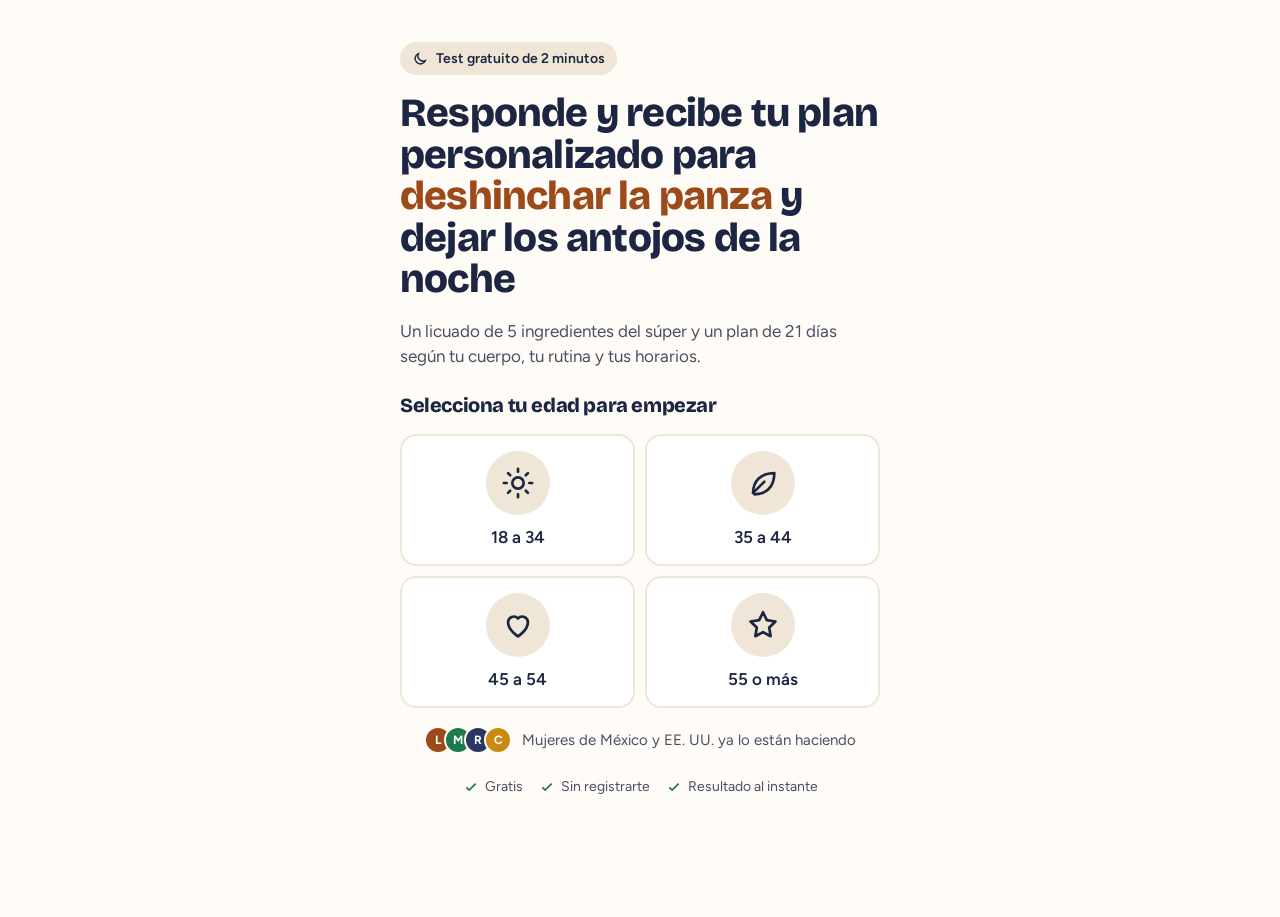
==== index.html @ f30307ba "Atribución: sid y UTMs al checkout (attrib.js) y eventos post-compra para el panel" ====
<!doctype html>
<html lang="es-MX">
<head>
  <meta charset="utf-8">
  <meta name="viewport" content="width=device-width, initial-scale=1, viewport-fit=cover">
  <title>Plan Saciante · Test de 2 minutos</title>
  <meta name="description" content="Haz el test de 2 minutos y recibe tu plan de 21 días para deshinchar, calmar los antojos de la noche y recuperar tu energía.">
  <meta name="theme-color" content="#1C2541">
  <meta property="og:title" content="Plan Saciante · Test de 2 minutos">
  <meta property="og:description" content="El licuado de la noche para deshinchar y dejar los antojos. Descubre tu plan de 21 días.">
  <meta property="og:type" content="website">
  <link rel="icon" href="data:image/svg+xml,%3Csvg xmlns='http://www.w3.org/2000/svg' viewBox='0 0 32 32'%3E%3Cpath d='M7 4h18l-2.5 24h-13z' fill='%23F2B544'/%3E%3C/svg%3E">
  <link rel="preconnect" href="https://fonts.googleapis.com">
  <link rel="preconnect" href="https://fonts.gstatic.com" crossorigin>
  <link href="https://fonts.googleapis.com/css2?family=Bricolage+Grotesque:opsz,wght@12..96,600;12..96,800&family=Figtree:wght@400;500;600;700&display=swap" rel="stylesheet">
  <link rel="stylesheet" href="styles.css?v=5">
</head>
<body>
  <a class="skip" href="#main">Saltar al contenido</a>
  <header class="top" id="top" hidden>
    <button class="back" id="back" type="button" aria-label="Volver a la pregunta anterior">
      <svg viewBox="0 0 24 24" aria-hidden="true"><path d="M15 5l-7 7 7 7"/></svg>
    </button>
    <div class="brand" aria-hidden="true">Plan&nbsp;Saciante</div>
    <div class="glass" role="progressbar" aria-label="Progreso del test" aria-valuemin="0" aria-valuemax="100" aria-valuenow="0" id="progress">
      <svg viewBox="0 0 40 52" aria-hidden="true">
        <defs><clipPath id="cup"><path d="M5 4h30l-4 44H9z"/></clipPath></defs>
        <g clip-path="url(#cup)">
          <rect x="0" y="0" width="40" height="52" fill="#EFE6D8"/>
          <rect id="milk" x="0" y="52" width="40" height="52" fill="#F2B544"/>
        </g>
        <path d="M5 4h30l-4 44H9z" fill="none" stroke="#1C2541" stroke-width="2.5" stroke-linejoin="round"/>
      </svg>
      <span id="pct">0%</span>
    </div>
  </header>
  <main id="main" tabindex="-1"></main>
  <noscript><p style="padding:24px">Activa JavaScript para hacer el test.</p></noscript>
  <script src="config.js?v=2"></script>
  <script src="app.js?v=6"></script>
  <script src="attrib.js?v=1" data-page="quiz"></script>
</body>
</html>
---- styles.css ----
:root{
  --noche:#1C2541;      /* texto principal, pantallas oscuras */
  --noche-2:#2B3763;
  --leche:#FFFCF7;      /* fondo */
  --avena:#EFE6D8;      /* superficies, bordes */
  --avena-2:#E2D5C1;
  --canela:#9C4A1A;     /* acentos de texto (AA sobre leche) */
  --agave:#1E7A4C;      /* CTA */
  --agave-2:#16613C;
  --miel:#F2B544;       /* progreso, estrellas */
  --alerta:#B3261E;
  --texto-2:#4A4F63;
  --radius-l:22px; --radius-m:16px; --radius-s:10px;
  --shadow:0 1px 0 rgba(28,37,65,.06), 0 8px 24px -12px rgba(28,37,65,.25);
  --display:"Bricolage Grotesque", "Figtree", system-ui, sans-serif;
  --body:"Figtree", system-ui, -apple-system, "Segoe UI", sans-serif;
}
*{box-sizing:border-box}
[hidden]{display:none!important}
h1:focus,h2:focus{outline:none}
html{-webkit-text-size-adjust:100%}
body{margin:0;background:var(--leche);color:var(--noche);font:400 17px/1.5 var(--body);min-height:100dvh;-webkit-font-smoothing:antialiased}
body.dark{background:var(--noche);color:#F5F1EA}
img,svg{display:block;max-width:100%}
button{font:inherit;color:inherit}
.skip{position:absolute;left:-999px;top:8px;background:#fff;padding:8px 12px;border-radius:8px;z-index:20}
.skip:focus{left:8px}
:focus-visible{outline:3px solid var(--miel);outline-offset:3px;border-radius:6px}

/* Header */
.top{position:sticky;top:0;z-index:10;display:grid;grid-template-columns:44px 1fr 64px;align-items:center;gap:8px;padding:10px 16px calc(10px);padding-top:max(10px,env(safe-area-inset-top));background:rgba(255,252,247,.94);backdrop-filter:blur(8px);border-bottom:1px solid var(--avena)}
body.dark .top{background:rgba(28,37,65,.94);border-color:var(--noche-2)}
.back{width:44px;height:44px;border:0;background:transparent;border-radius:12px;cursor:pointer;display:grid;place-items:center}
.back svg{width:24px;height:24px;fill:none;stroke:currentColor;stroke-width:2.4;stroke-linecap:round;stroke-linejoin:round}
.back[disabled]{visibility:hidden}
.brand{font:800 18px/1 var(--display);letter-spacing:-.01em;text-align:center}
.glass{display:flex;align-items:center;gap:6px;justify-self:end;font:600 13px/1 var(--body);color:var(--texto-2)}
body.dark .glass{color:#C9CCDA}
.glass svg{width:22px;height:29px}
#milk{transition:y .5s cubic-bezier(.3,.7,.2,1)}

/* Layout */
main{max-width:520px;margin:0 auto;padding:20px 20px 120px;outline:none}
.screen{animation:in .35s ease both}
@keyframes in{from{opacity:0;transform:translateY(8px)}to{opacity:1;transform:none}}
h1,h2{font-family:var(--display);letter-spacing:-.02em;margin:0}
h1{font-size:clamp(30px,8.4vw,40px);line-height:1.04;font-weight:800}
h2{font-size:clamp(25px,6.6vw,31px);line-height:1.12;font-weight:800;margin-bottom:8px}
.sub{color:var(--texto-2);margin:8px 0 20px}
body.dark .sub{color:#C9CCDA}
.hint{font-size:15px;color:var(--texto-2);margin:-12px 0 16px}

/* Options */
.opts{display:grid;gap:10px;margin:0;padding:0;border:0}
.opts.grid2{grid-template-columns:1fr 1fr}
.opt{position:relative;display:flex;align-items:center;gap:14px;width:100%;min-height:60px;padding:14px 16px;background:#fff;border:2px solid var(--avena);border-radius:var(--radius-m);text-align:left;cursor:pointer;font-weight:600;font-size:17px;transition:border-color .15s, background .15s, transform .1s}
.opt:hover{border-color:var(--avena-2)}
.opt:active{transform:scale(.985)}
.opt[aria-pressed="true"],.opt[aria-checked="true"]{border-color:var(--agave);background:#F1F8F3}
.opt .ic{flex:none;width:40px;height:40px;border-radius:12px;background:var(--avena);display:grid;place-items:center}
.opt .ic svg{width:22px;height:22px;fill:none;stroke:var(--noche);stroke-width:1.9;stroke-linecap:round;stroke-linejoin:round}
.opt .tx{display:flex;flex-direction:column;gap:2px}
.opt small{font-weight:400;font-size:15px;color:var(--texto-2);line-height:1.35}
.opt .tick{margin-left:auto;flex:none;width:24px;height:24px;border-radius:7px;border:2px solid var(--avena-2);display:grid;place-items:center}
.opt[aria-checked="true"] .tick{background:var(--agave);border-color:var(--agave)}
.opt .tick svg{width:14px;height:14px;fill:none;stroke:#fff;stroke-width:3;opacity:0}
.opt[aria-checked="true"] .tick svg{opacity:1}
.opt.tile{flex-direction:column;align-items:center;justify-content:center;text-align:center;min-height:132px;gap:10px;padding:14px 10px}
.opt.tile .ic{width:64px;height:64px;border-radius:50%}
.opt.tile .ic svg{width:34px;height:34px}

/* CTA */
.cta{display:flex;align-items:center;justify-content:center;gap:10px;width:100%;min-height:58px;padding:14px 20px;border:0;border-radius:999px;background:var(--agave);color:#fff;font:700 18px/1.2 var(--body);cursor:pointer;box-shadow:0 10px 24px -12px rgba(30,122,76,.8);transition:background .15s, transform .1s;text-decoration:none}
.cta:hover{background:var(--agave-2)}
.cta:active{transform:scale(.985)}
.cta[disabled]{background:#9DB8A8;box-shadow:none;cursor:not-allowed}
.dock{position:fixed;left:0;right:0;bottom:0;padding:12px 20px max(14px,env(safe-area-inset-bottom));background:linear-gradient(to top,var(--leche) 70%,rgba(255,252,247,0));z-index:5}
body.dark .dock{background:linear-gradient(to top,var(--noche) 70%,rgba(28,37,65,0))}
.dock .cta{max-width:480px;margin:0 auto}
.cta.ghost{background:transparent;color:var(--texto-2);box-shadow:none;text-decoration:underline;font-weight:600;font-size:16px;min-height:48px}

/* Landing */
.hero{display:grid;gap:18px;padding-top:6px}
.hero .kicker{display:inline-flex;align-self:start;gap:8px;align-items:center;background:var(--avena);border-radius:999px;padding:6px 12px;font-weight:600;font-size:14px;width:max-content}
.hero h1 em{font-style:normal;color:var(--canela)}
.hero-art{position:relative;border-radius:28px;background:var(--noche);color:#F5F1EA;padding:22px 20px 20px;overflow:hidden;min-height:220px}
.hero-art .moon{position:absolute;right:-30px;top:-30px;width:150px;height:150px;border-radius:50%;background:radial-gradient(circle at 35% 35%,#FFF6DD,#F2B544 60%,#D9952A);opacity:.95}
.hero-art .stars{position:absolute;inset:0;background-image:radial-gradient(#fff 1px,transparent 1.5px),radial-gradient(#fff 1px,transparent 1.5px);background-size:60px 60px,90px 90px;background-position:10px 20px,40px 55px;opacity:.25}
.hero-art .cup{position:relative;width:108px;margin:6px 0 0 6px}
.hero-art .recipe{position:relative;margin-top:12px;font-size:15px;line-height:1.45;color:#D9DCE8;max-width:28ch}
.hero-art .recipe b{color:#fff}
.trust{display:flex;flex-wrap:wrap;gap:8px 16px;justify-content:center;font-size:14px;color:var(--texto-2);margin-top:4px}
.trust span{display:inline-flex;gap:6px;align-items:center}
.trust svg{width:16px;height:16px;fill:none;stroke:var(--agave);stroke-width:2.6}
.proof{display:flex;gap:10px;align-items:center;justify-content:center;font-size:15px;color:var(--texto-2)}
.faces{display:flex}
.faces i{width:28px;height:28px;border-radius:50%;border:2px solid var(--leche);margin-left:-8px;display:grid;place-items:center;font:700 12px/1 var(--body);font-style:normal;color:#fff}
.faces i:first-child{margin-left:0}

/* Info screens */
.card{background:#fff;border:1px solid var(--avena);border-radius:var(--radius-l);padding:20px;box-shadow:var(--shadow)}
body.dark .card{background:var(--noche-2);border-color:#3A4677;box-shadow:none}
.big-stat{font:800 64px/1 var(--display);color:var(--canela);letter-spacing:-.03em}
.steps{list-style:none;margin:16px 0 0;padding:0;display:grid;gap:0;counter-reset:s}
.steps li{position:relative;padding:0 0 18px 52px;counter-increment:s}
.steps li::before{content:counter(s);position:absolute;left:0;top:0;width:36px;height:36px;border-radius:50%;background:var(--avena);display:grid;place-items:center;font:800 16px/1 var(--display)}
.steps li:not(:last-child)::after{content:"";position:absolute;left:17px;top:38px;bottom:2px;width:2px;background:var(--avena)}
.steps li.good::before{background:var(--agave);color:#fff}
.steps b{display:block;font-size:17px}
.steps span{color:var(--texto-2);font-size:15px}
.note{font-size:13px;color:var(--texto-2);margin-top:14px}
body.dark .note{color:#AEB3C8}

/* Stepper */
.unit{display:inline-grid;grid-auto-flow:column;background:var(--avena);border-radius:999px;padding:4px;margin:0 auto 18px}
.unit button{border:0;background:transparent;border-radius:999px;padding:8px 18px;font-weight:700;cursor:pointer;min-height:40px}
.unit button[aria-pressed="true"]{background:#fff;box-shadow:var(--shadow)}
.stepper{display:grid;grid-template-columns:56px 1fr 56px;align-items:center;gap:8px;margin:8px 0 6px}
.stepper button{height:56px;border-radius:50%;border:2px solid var(--avena-2);background:#fff;font:700 26px/1 var(--body);cursor:pointer}
.stepper output{text-align:center;font:800 54px/1 var(--display);letter-spacing:-.03em}
.stepper output small{font:600 20px var(--body);color:var(--texto-2);margin-left:4px}
input[type=range]{width:100%;accent-color:var(--agave);height:36px}
.center{text-align:center}
.pill{display:inline-block;background:#F1F8F3;color:var(--agave-2);border-radius:999px;padding:6px 12px;font-weight:700;font-size:15px;margin-top:10px}
.field{display:grid;gap:8px;margin:6px 0}
.field label{font-weight:600}
.field input{height:58px;border-radius:var(--radius-m);border:2px solid var(--avena-2);padding:0 16px;font:600 19px var(--body);background:#fff;color:var(--noche)}
.field input:focus{border-color:var(--agave);outline:none;box-shadow:0 0 0 4px rgba(30,122,76,.15)}

/* Chart */
.chart{margin-top:8px}
.chart svg{width:100%;height:auto}
.legend{display:flex;gap:16px;font-size:14px;color:var(--texto-2);margin-top:6px}
.legend i{display:inline-block;width:12px;height:12px;border-radius:3px;margin-right:6px;vertical-align:-1px}

/* Loader */
.loader{min-height:70dvh;display:grid;align-content:center;justify-items:center;text-align:center;gap:18px}
.bigcup{width:120px}
.bigcup #bigmilk{transition:y .25s linear}
.checks{list-style:none;padding:0;margin:4px 0 0;display:grid;gap:10px;text-align:left;width:100%;max-width:320px}
.checks li{display:flex;gap:10px;align-items:center;color:#AEB3C8;transition:color .3s}
.checks li.done{color:#F5F1EA}
.checks .dot{width:22px;height:22px;border-radius:50%;border:2px solid #4A5788;display:grid;place-items:center;flex:none}
.checks li.done .dot{background:var(--agave);border-color:var(--agave)}
.checks .dot svg{width:12px;height:12px;fill:none;stroke:#fff;stroke-width:3.5;opacity:0}
.checks li.done .dot svg{opacity:1}
.ticker{min-height:110px;width:100%;max-width:380px}
.review{background:var(--noche-2);border-radius:var(--radius-m);padding:14px 16px;text-align:left;animation:in .4s ease both}
.review .stars{color:var(--miel);letter-spacing:2px;font-size:14px}
.review p{margin:4px 0 6px;font-size:15px;color:#F5F1EA}
.review small{color:#AEB3C8;font-size:13px}

/* Result */
.badge{display:inline-flex;gap:6px;align-items:center;border-radius:999px;padding:6px 12px;font-weight:700;font-size:14px}
.badge.warn{background:#FBEAE8;color:var(--alerta)}
.badge.ok{background:#F1F8F3;color:var(--agave-2)}
.imc{display:grid;gap:10px;margin:14px 0}
.imc-bar{position:relative;height:12px;border-radius:999px;background:linear-gradient(90deg,#7FB3D5 0 14%,#6FBF8E 14% 40%,#F2B544 40% 60%,#E07A5F 60%)}
.imc-pin{position:absolute;top:-7px;width:26px;height:26px;border-radius:50%;background:#fff;border:4px solid var(--noche);transform:translateX(-50%)}
.imc-scale{display:flex;justify-content:space-between;font-size:12px;color:var(--texto-2)}
.signals{list-style:none;padding:0;margin:12px 0 0;display:grid;gap:10px}
.signals li{display:flex;gap:12px;align-items:flex-start;padding:12px 14px;border-radius:var(--radius-m);background:#FFF6F0;border:1px solid #F4DCCB}
.signals li svg{flex:none;width:22px;height:22px;fill:none;stroke:var(--alerta);stroke-width:2.2;margin-top:2px}
.signals b{display:block}
.signals span{font-size:15px;color:var(--texto-2)}
.testis{display:grid;gap:12px}
.testi{background:#fff;border:1px solid var(--avena);border-radius:var(--radius-m);padding:16px}
.testi .who{display:flex;gap:10px;align-items:center;margin-bottom:8px}
.testi .av{width:40px;height:40px;border-radius:50%;display:grid;place-items:center;color:#fff;font:700 15px var(--body)}
.testi .stars{color:#C98A12;letter-spacing:2px;font-size:14px}
.testi p{margin:0}
.fine{font-size:12.5px;color:var(--texto-2);margin-top:10px}

/* Offer */
.offer section{margin-top:28px}
.banner{position:sticky;top:65px;z-index:4;margin:-20px -20px 16px;padding:10px 16px;background:var(--noche);color:#F5F1EA;font-size:14.5px;text-align:center;display:flex;gap:8px;align-items:center;justify-content:center}
.banner b{color:var(--miel);font-variant-numeric:tabular-nums;font-size:16px}
.phases{display:grid;gap:10px;margin-top:14px}
.phase{display:grid;grid-template-columns:72px 1fr;gap:12px;align-items:center;padding:14px;border-radius:var(--radius-m);background:#fff;border:1px solid var(--avena)}
.phase .d{font:800 15px/1.1 var(--display);text-align:center;background:var(--avena);border-radius:12px;padding:10px 4px}
.phase .d b{display:block;font-size:24px}
.phase p{margin:2px 0 0;font-size:15px;color:var(--texto-2)}
.stack{list-style:none;margin:14px 0 0;padding:0;border:1px solid var(--avena);border-radius:var(--radius-l);overflow:hidden;background:#fff}
.stack li{display:flex;gap:12px;align-items:flex-start;padding:14px 16px;border-top:1px solid var(--avena)}
.stack li:first-child{border-top:0}
.stack .mock{flex:none;width:44px;height:56px;border-radius:6px;background:var(--noche);position:relative;box-shadow:2px 3px 0 var(--avena-2)}
.stack .mock::after{content:"";position:absolute;left:8px;right:8px;top:10px;height:4px;border-radius:2px;background:var(--miel);box-shadow:0 8px 0 rgba(255,255,255,.4),0 14px 0 rgba(255,255,255,.25)}
.stack .mock.b{background:var(--agave)}
.stack .t{flex:1}
.stack .t b{display:block}
.stack .t span{font-size:14.5px;color:var(--texto-2)}
.stack .v{font-weight:700;color:var(--texto-2);text-decoration:line-through;white-space:nowrap}
.stack .tag{display:inline-block;font-size:12px;font-weight:800;color:var(--canela);margin-bottom:2px}
.price{margin-top:16px;text-align:center;padding:22px 18px;border-radius:var(--radius-l);background:var(--noche);color:#F5F1EA}
.price .was{color:#AEB3C8}
.price .was s{color:#fff}
.price .now{font:800 64px/1 var(--display);letter-spacing:-.03em;margin:6px 0;color:#fff}
.price .now small{font:700 20px var(--body);color:#C9CCDA;margin-left:4px}
.price .why{font-size:14.5px;color:#C9CCDA;margin:0 0 16px}
.price .cta{background:var(--miel);color:var(--noche);box-shadow:none}
.price .cta:hover{background:#FFC75E}
.price .secure{display:flex;gap:8px;justify-content:center;align-items:center;font-size:13px;color:#AEB3C8;margin-top:12px}
.price .secure svg{width:14px;height:14px;fill:none;stroke:currentColor;stroke-width:2.2}
.guarantee{display:grid;grid-template-columns:76px 1fr;gap:14px;align-items:center}
.seal{width:76px;height:76px;border-radius:50%;background:var(--miel);display:grid;place-items:center;text-align:center;font:800 12px/1.05 var(--display);color:var(--noche);box-shadow:inset 0 0 0 4px #fff,0 0 0 2px var(--miel)}
.seal b{display:block;font-size:26px}
details{border-bottom:1px solid var(--avena);padding:4px 0}
summary{cursor:pointer;list-style:none;font-weight:700;min-height:52px;display:flex;align-items:center;justify-content:space-between;gap:12px}
summary::-webkit-details-marker{display:none}
summary::after{content:"+";font:700 24px var(--body);color:var(--texto-2)}
details[open] summary::after{content:"–"}
details p{margin:0 0 14px;color:var(--texto-2)}
.disclaimer{font-size:12.5px;color:var(--texto-2);border-top:1px solid var(--avena);margin-top:32px;padding-top:16px}
.compare{display:grid;grid-template-columns:1fr 1fr;gap:10px;margin-top:14px}
.compare div{padding:14px;border-radius:var(--radius-m);font-size:15px}
.compare .a{background:#FBEAE8}
.compare .b{background:#F1F8F3}
.compare b{display:block;font-family:var(--display);font-size:16px;margin-bottom:4px}

@media (prefers-reduced-motion:reduce){*{animation:none!important;transition:none!important}}
@media (min-width:700px){main{padding-top:36px}}
.appmock{margin:16px 0 4px;text-align:center}
.appmock img{width:100%;max-width:420px;height:auto;margin:0 auto;border-radius:22px}
.appmock figcaption{font:600 14px/1.3 var(--body);color:var(--texto-2);margin-top:8px}
.tv{margin:18px 0}
.tv-grid{display:grid;grid-template-columns:1fr 1fr;gap:10px}
.tv-col{border-radius:var(--radius-m);padding:14px 12px;border:1px solid var(--avena)}
.tv-col.now{background:#FFF6F0}.tv-col.after{background:#EEF7F1}
.tv-col>b{display:block;font:800 18px var(--display);margin-bottom:8px}
.tv-row{margin-top:8px}.tv-row span{font-size:13.5px;color:var(--texto-2)}
.tv-track{height:9px;border-radius:9px;background:rgba(28,37,65,.1);overflow:hidden;margin-top:4px}
.tv-track i{display:block;height:100%;border-radius:9px}
.alertbox{display:flex;gap:12px;margin-top:12px;padding:14px;border-radius:var(--radius-m);background:#FDECEA;border:1px solid #F3C4BF}
.alertbox svg{flex:none;width:22px;height:22px;fill:none;stroke:var(--alerta);stroke-width:2.2}
.alertbox b{display:block}.alertbox span{font-size:15px;color:var(--texto-2)}
.price .today{font:700 14px var(--body);color:var(--alerta);text-transform:uppercase;letter-spacing:.06em;margin-bottom:4px}
/* Tallas: letra en lugar de icono */
.ic-l{font:800 19px var(--display);color:var(--noche);letter-spacing:-.02em}
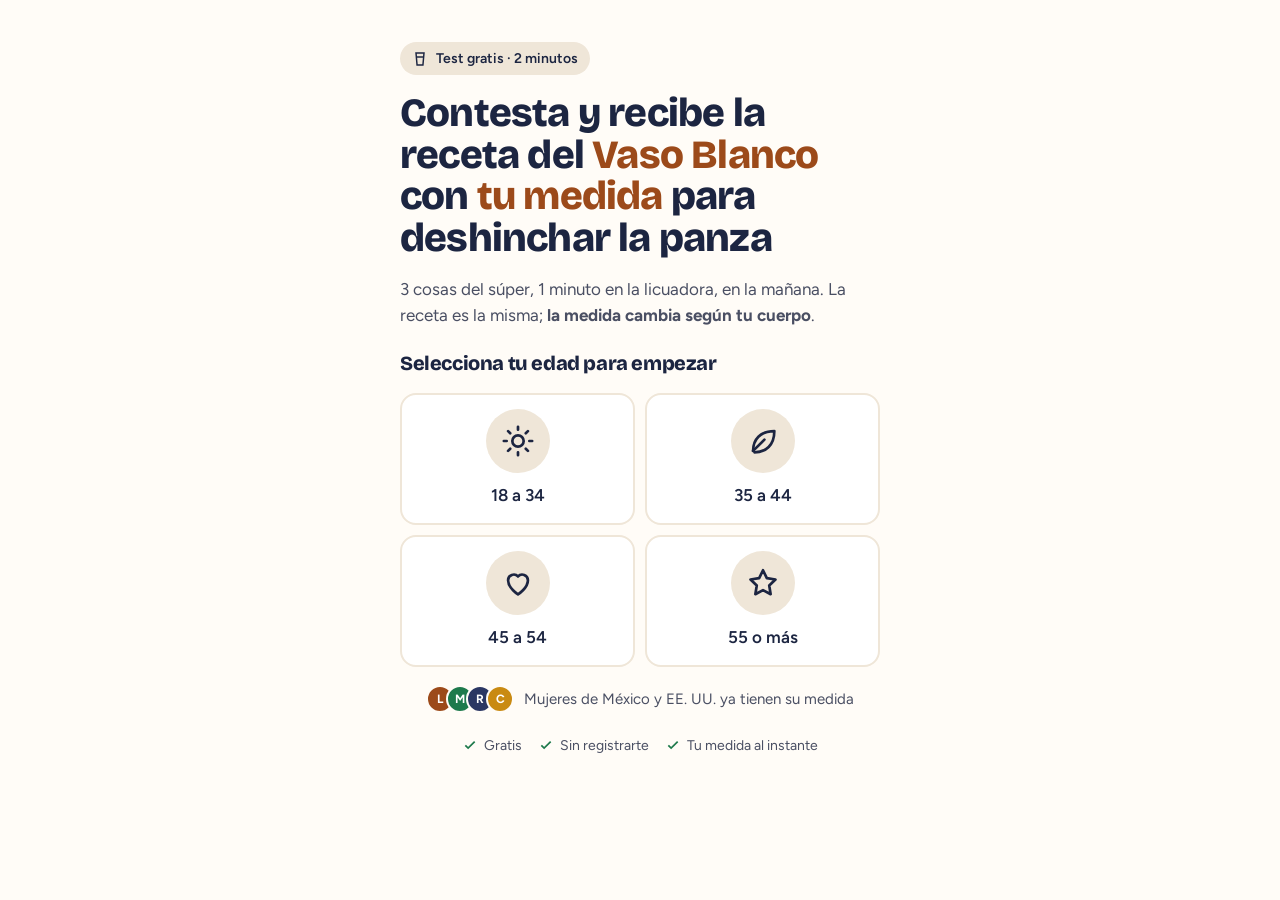
==== commit f1176062: "Oferta V2 «El Vaso Blanco»: marca, promesa, despensa con candado, tu medida y tu hora, stack 197, la" ====
--- a/index.html
+++ b/index.html
@@ -3,17 +3,17 @@
 <head>
   <meta charset="utf-8">
   <meta name="viewport" content="width=device-width, initial-scale=1, viewport-fit=cover">
-  <title>Plan Saciante · Test de 2 minutos</title>
-  <meta name="description" content="Haz el test de 2 minutos y recibe tu plan de 21 días para deshinchar, calmar los antojos de la noche y recuperar tu energía.">
+  <title>El Vaso Blanco · Test de 2 minutos</title>
+  <meta name="description" content="Contesta el test y recibe la receta del Vaso Blanco con tu medida: deshincha la panza en 21 días con un vaso en la mañana. Sin hambre, sin gym, sin pastillas.">
   <meta name="theme-color" content="#1C2541">
-  <meta property="og:title" content="Plan Saciante · Test de 2 minutos">
-  <meta property="og:description" content="El licuado de la noche para deshinchar y dejar los antojos. Descubre tu plan de 21 días.">
+  <meta property="og:title" content="La receta del Vaso Blanco · Descubre tu medida">
+  <meta property="og:description" content="3 cosas del súper, 1 minuto en la licuadora, en la mañana. La medida cambia según tu cuerpo: haz el test y descubre la tuya.">
   <meta property="og:type" content="website">
-  <link rel="icon" href="data:image/svg+xml,%3Csvg xmlns='http://www.w3.org/2000/svg' viewBox='0 0 32 32'%3E%3Cpath d='M7 4h18l-2.5 24h-13z' fill='%23F2B544'/%3E%3C/svg%3E">
+  <link rel="icon" href="data:image/svg+xml,%3Csvg xmlns='http://www.w3.org/2000/svg' viewBox='0 0 32 32'%3E%3Cpath d='M7 4h18l-2.5 24h-13z' fill='%23fff' stroke='%231C2541' stroke-width='2'/%3E%3Ccircle cx='13' cy='12' r='1.3'/%3E%3Ccircle cx='18' cy='17' r='1.3'/%3E%3Ccircle cx='14' cy='22' r='1.3'/%3E%3C/svg%3E">
   <link rel="preconnect" href="https://fonts.googleapis.com">
   <link rel="preconnect" href="https://fonts.gstatic.com" crossorigin>
   <link href="https://fonts.googleapis.com/css2?family=Bricolage+Grotesque:opsz,wght@12..96,600;12..96,800&family=Figtree:wght@400;500;600;700&display=swap" rel="stylesheet">
-  <link rel="stylesheet" href="styles.css?v=5">
+  <link rel="stylesheet" href="styles.css?v=7">
 </head>
 <body>
   <a class="skip" href="#main">Saltar al contenido</a>
@@ -21,13 +21,13 @@
     <button class="back" id="back" type="button" aria-label="Volver a la pregunta anterior">
       <svg viewBox="0 0 24 24" aria-hidden="true"><path d="M15 5l-7 7 7 7"/></svg>
     </button>
-    <div class="brand" aria-hidden="true">Plan&nbsp;Saciante</div>
+    <div class="brand" aria-hidden="true">El&nbsp;Vaso&nbsp;Blanco</div>
     <div class="glass" role="progressbar" aria-label="Progreso del test" aria-valuemin="0" aria-valuemax="100" aria-valuenow="0" id="progress">
       <svg viewBox="0 0 40 52" aria-hidden="true">
-        <defs><clipPath id="cup"><path d="M5 4h30l-4 44H9z"/></clipPath></defs>
+        <defs><pattern id="chiat" width="9" height="9" patternUnits="userSpaceOnUse"><rect width="9" height="9" fill="#FFFFFF"/><circle cx="2.5" cy="3" r="1.05" fill="#1B2238"/><circle cx="7" cy="7.2" r=".9" fill="#1B2238"/></pattern><clipPath id="cup"><path d="M5 4h30l-4 44H9z"/></clipPath></defs>
         <g clip-path="url(#cup)">
-          <rect x="0" y="0" width="40" height="52" fill="#EFE6D8"/>
-          <rect id="milk" x="0" y="52" width="40" height="52" fill="#F2B544"/>
+          <rect x="0" y="0" width="40" height="52" fill="#E2D6C4"/>
+          <rect id="milk" x="0" y="52" width="40" height="52" fill="url(#chiat)"/>
         </g>
         <path d="M5 4h30l-4 44H9z" fill="none" stroke="#1C2541" stroke-width="2.5" stroke-linejoin="round"/>
       </svg>
@@ -36,8 +36,8 @@
   </header>
   <main id="main" tabindex="-1"></main>
   <noscript><p style="padding:24px">Activa JavaScript para hacer el test.</p></noscript>
-  <script src="config.js?v=2"></script>
-  <script src="app.js?v=6"></script>
+  <script src="config.js?v=4"></script>
+  <script src="app.js?v=9"></script>
   <script src="attrib.js?v=1" data-page="quiz"></script>
 </body>
 </html>
--- a/styles.css
+++ b/styles.css
@@ -149,6 +149,29 @@
 .review .stars{color:var(--miel);letter-spacing:2px;font-size:14px}
 .review p{margin:4px 0 6px;font-size:15px;color:#F5F1EA}
 .review small{color:#AEB3C8;font-size:13px}
+.review{display:flex;gap:12px;align-items:flex-start}
+.review img{width:56px;height:56px;border-radius:50%;object-fit:cover;flex:none;border:2px solid var(--miel)}
+
+/* Testimonios IA: slide de 4 + 2 vídeos */
+.slider{margin-top:14px}
+.slides{display:flex;gap:12px;overflow-x:auto;scroll-snap-type:x mandatory;-webkit-overflow-scrolling:touch;padding:2px 2px 8px;scrollbar-width:none}
+.slides::-webkit-scrollbar{display:none}
+.slide{flex:0 0 82%;max-width:340px;scroll-snap-align:center;margin:0;background:#fff;border:1px solid var(--avena);border-radius:var(--radius-m);overflow:hidden;box-shadow:var(--shadow)}
+.slide-ph{display:block;width:100%;height:auto;aspect-ratio:1/1;object-fit:cover;background:var(--avena)}
+.slide figcaption{padding:12px 14px 14px}
+.slide .stars{color:#C98A12;letter-spacing:2px;font-size:15px}
+.slide p{margin:4px 0 8px;font-size:16px}
+.slide b{font-size:14.5px;color:var(--texto-2);font-weight:600}
+.dots{display:flex;justify-content:center;gap:6px;margin-top:4px}
+.dots i{width:7px;height:7px;border-radius:50%;background:var(--avena-2);transition:background .2s,width .2s}
+.dots i.on{background:var(--noche);width:18px;border-radius:4px}
+.vids{display:grid;grid-template-columns:1fr 1fr;gap:10px;margin-top:14px}
+.vid{position:relative;margin:0;border-radius:var(--radius-m);overflow:hidden;background:var(--noche);aspect-ratio:9/16}
+.vid video{display:block;width:100%;height:100%;object-fit:cover}
+.vid figcaption{position:absolute;left:0;right:0;top:0;padding:8px 10px;font-size:13px;color:#fff;background:linear-gradient(rgba(0,0,0,.55),transparent);pointer-events:none}
+.vid-snd{position:absolute;left:50%;bottom:12px;transform:translateX(-50%);display:inline-flex;gap:6px;align-items:center;min-height:40px;padding:8px 12px;border:0;border-radius:999px;background:rgba(28,37,65,.82);color:#fff;font:600 13px var(--body);white-space:nowrap;cursor:pointer}
+.vid-snd svg{flex:none;width:18px;height:18px;fill:currentColor;stroke:currentColor;stroke-width:1.6;stroke-linecap:round}
+.vid.live .vid-snd,.vid.live figcaption{display:none}
 
 /* Result */
 .badge{display:inline-flex;gap:6px;align-items:center;border-radius:999px;padding:6px 12px;font-weight:700;font-size:14px}
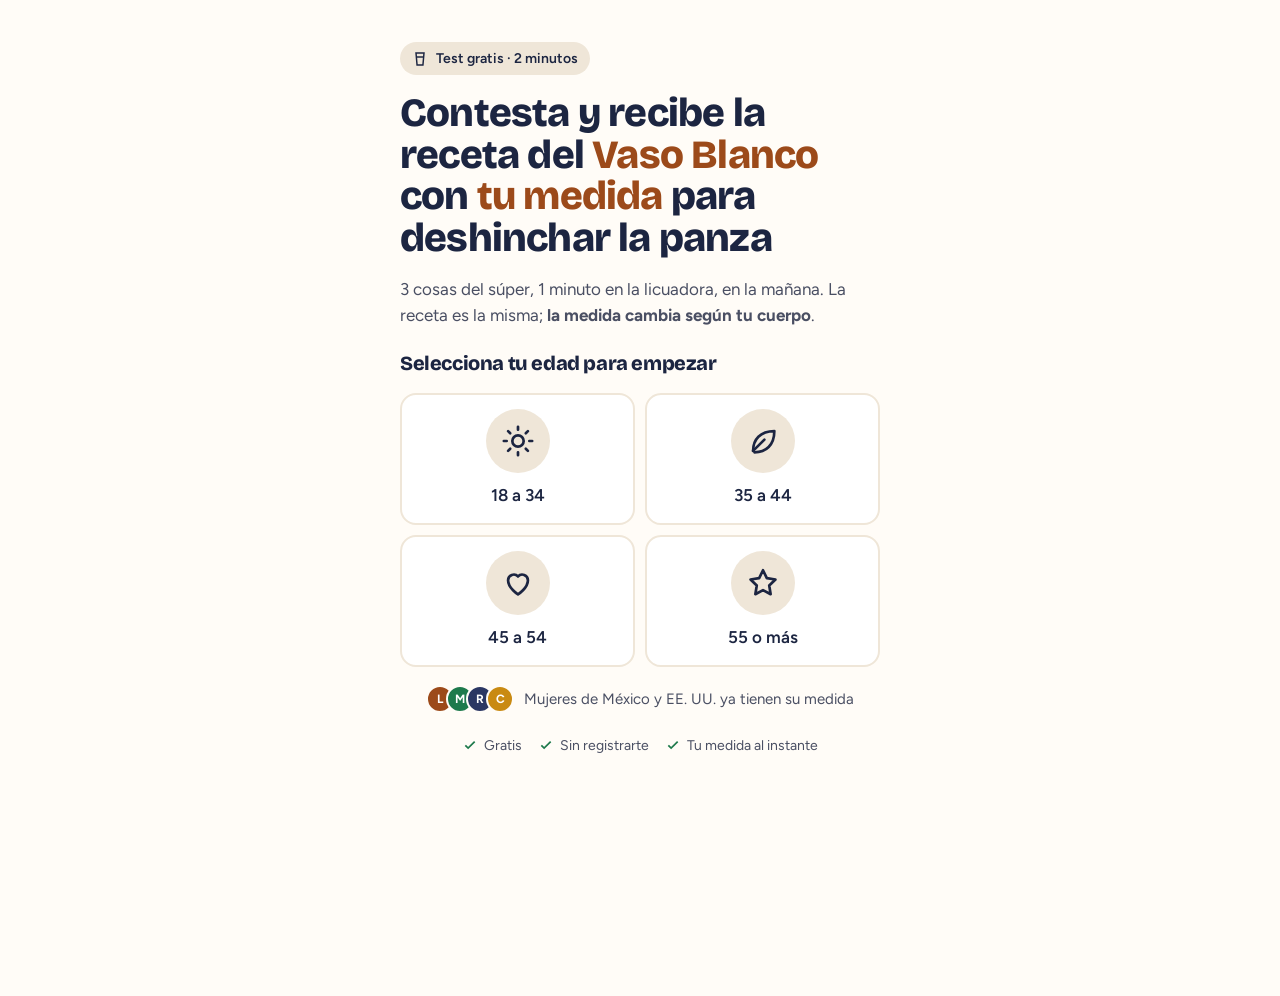
==== commit 52bc3774: "V2: «tu Vaso Blanco» (sin «tu El»), el botón fijo ya no tapa el último párrafo, despensa centrada" ====
--- a/index.html
+++ b/index.html
@@ -13,7 +13,7 @@
   <link rel="preconnect" href="https://fonts.googleapis.com">
   <link rel="preconnect" href="https://fonts.gstatic.com" crossorigin>
   <link href="https://fonts.googleapis.com/css2?family=Bricolage+Grotesque:opsz,wght@12..96,600;12..96,800&family=Figtree:wght@400;500;600;700&display=swap" rel="stylesheet">
-  <link rel="stylesheet" href="styles.css?v=7">
+  <link rel="stylesheet" href="styles.css?v=8">
 </head>
 <body>
   <a class="skip" href="#main">Saltar al contenido</a>
@@ -37,7 +37,7 @@
   <main id="main" tabindex="-1"></main>
   <noscript><p style="padding:24px">Activa JavaScript para hacer el test.</p></noscript>
   <script src="config.js?v=4"></script>
-  <script src="app.js?v=9"></script>
+  <script src="app.js?v=10"></script>
   <script src="attrib.js?v=1" data-page="quiz"></script>
 </body>
 </html>
--- a/styles.css
+++ b/styles.css
@@ -40,7 +40,7 @@
 #milk{transition:y .5s cubic-bezier(.3,.7,.2,1)}
 
 /* Layout */
-main{max-width:520px;margin:0 auto;padding:20px 20px 120px;outline:none}
+main{max-width:520px;margin:0 auto;padding:20px 20px 240px;outline:none} /* 240: que el botón fijo (dock) no tape el último párrafo */
 .screen{animation:in .35s ease both}
 @keyframes in{from{opacity:0;transform:translateY(8px)}to{opacity:1;transform:none}}
 h1,h2{font-family:var(--display);letter-spacing:-.02em;margin:0}
